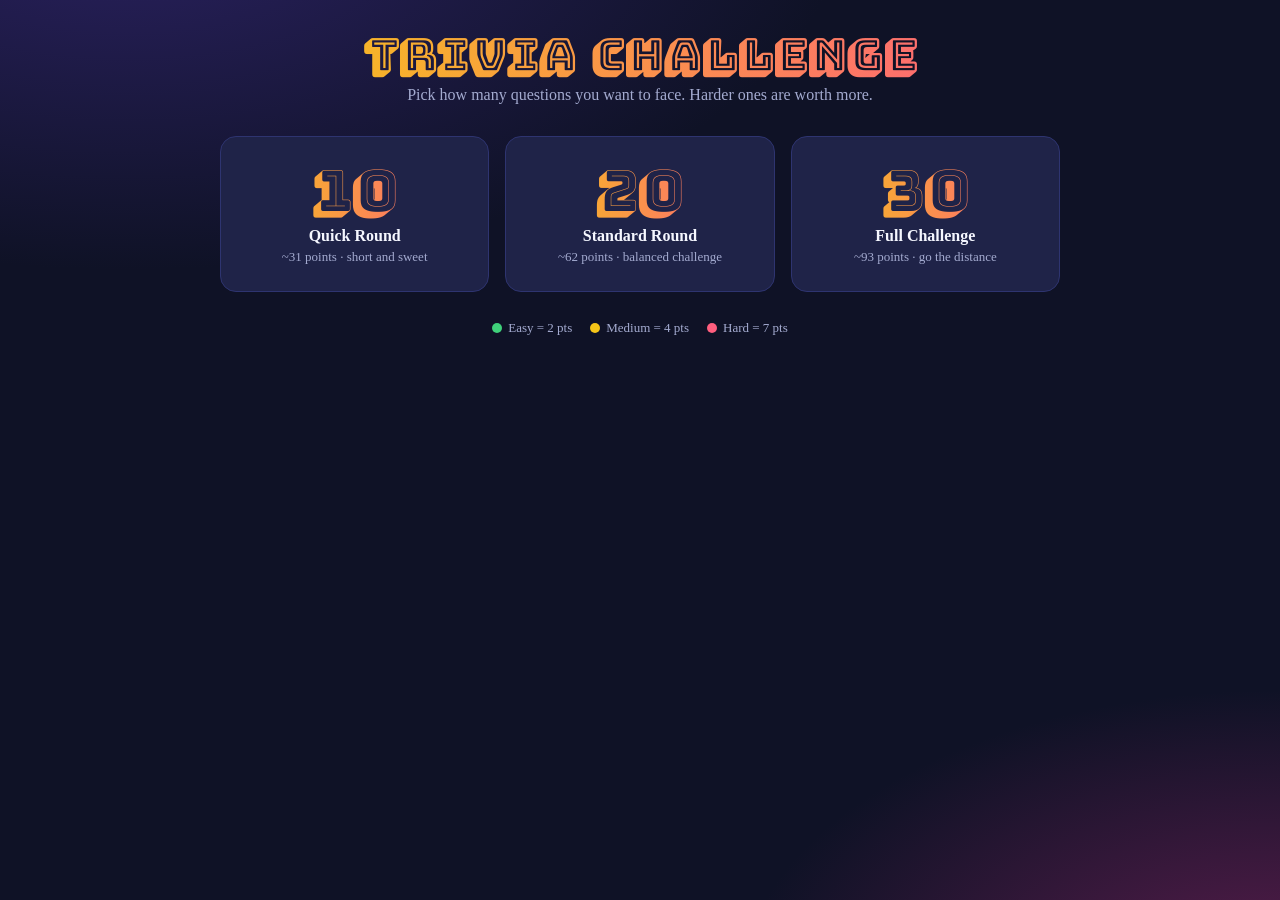
==== game2/index.html @ 765b3e37 "Increase font sizes across the screen, especially scale labels" ====
<!DOCTYPE html>
<html lang="en">
<head>
<meta charset="UTF-8" />
<meta name="viewport" content="width=device-width, initial-scale=1.0" />
<title>Trivia Challenge</title>
<link rel="preconnect" href="https://fonts.googleapis.com">
<link rel="preconnect" href="https://fonts.gstatic.com" crossorigin>
<link href="https://fonts.googleapis.com/css2?family=Bungee+Shade&display=swap" rel="stylesheet">
<style>
  :root {
    --bg: #0f1226;
    --card: #1f2348;
    --card-2: #262b58;
    --accent: #f5c518;
    --accent-2: #ff5e7e;
    --good: #3fd17a;
    --bad: #ff5b5b;
    --easy: #3fd17a;
    --medium: #f5c518;
    --hard: #ff5e7e;
    --text: #f5f7ff;
    --muted: #a4abd0;
    --border: #2e3470;
  }
  * { box-sizing: border-box; }
  html, body {
    margin: 0; padding: 0;
    font-family: "Times New Roman", Times, serif;
    background: radial-gradient(1200px 600px at 10% -10%, #2a2160 0%, transparent 60%),
                radial-gradient(900px 500px at 100% 110%, #5b1d4d 0%, transparent 60%),
                var(--bg);
    color: var(--text);
    min-height: 100vh;
  }
  .wrap { max-width: 880px; margin: 0 auto; padding: 32px 20px 80px; }
  .title-font { font-family: "Bungee Shade", "Times New Roman", serif; letter-spacing: 1px; }

  header { text-align: center; margin-bottom: 28px; }
  header h1 {
    margin: 0 0 6px;
    font-family: "Bungee Shade", "Times New Roman", serif;
    font-size: 44px;
    letter-spacing: 1px;
    line-height: 1.1;
    background: linear-gradient(90deg, var(--accent), var(--accent-2));
    -webkit-background-clip: text;
    background-clip: text;
    color: transparent;
  }
  header p { margin: 0; color: var(--muted); font-size: 16px; }
  h2 { font-family: "Bungee Shade", "Times New Roman", serif; letter-spacing: 1px; }

  /* Start screen */
  .difficulty-pick {
    display: grid;
    grid-template-columns: repeat(auto-fit, minmax(220px, 1fr));
    gap: 16px;
    margin-top: 32px;
  }
  .pick-card {
    background: var(--card);
    border: 1px solid var(--border);
    border-radius: 16px;
    padding: 26px 20px;
    text-align: center;
    cursor: pointer;
    transition: transform 0.15s ease, border-color 0.15s ease;
  }
  .pick-card:hover { transform: translateY(-3px); border-color: var(--accent); }
  .pick-num {
    font-family: "Bungee Shade", "Times New Roman", serif;
    font-size: 56px;
    line-height: 1;
    background: linear-gradient(90deg, var(--accent), var(--accent-2));
    -webkit-background-clip: text;
    background-clip: text;
    color: transparent;
  }
  .pick-label { color: var(--text); font-size: 16px; margin: 8px 0 4px; font-weight: 700; }
  .pick-desc { color: var(--muted); font-size: 13px; }

  .points-legend {
    display: flex; justify-content: center; gap: 18px; margin-top: 28px; flex-wrap: wrap;
    color: var(--muted); font-size: 13px;
  }
  .points-legend span { display: inline-flex; align-items: center; gap: 6px; }
  .dot { width: 10px; height: 10px; border-radius: 50%; display: inline-block; }

  /* Progress bar */
  .progress-bar {
    position: sticky; top: 0; z-index: 5;
    background: rgba(15, 18, 38, 0.85);
    backdrop-filter: blur(10px);
    padding: 10px 0; margin: 0 -20px 16px;
    padding-left: 20px; padding-right: 20px;
    border-bottom: 1px solid var(--border);
  }
  .progress-track { width: 100%; height: 8px; background: var(--card); border-radius: 999px; overflow: hidden; }
  .progress-fill { height: 100%; background: linear-gradient(90deg, var(--accent), var(--accent-2)); width: 0%; transition: width 0.25s ease; }
  .progress-meta { display: flex; justify-content: space-between; margin-top: 6px; font-size: 13px; color: var(--muted); }

  /* Question card */
  .question {
    background: var(--card);
    border: 1px solid var(--border);
    border-radius: 16px;
    padding: 20px 22px;
    margin-bottom: 14px;
    box-shadow: 0 6px 20px rgba(0, 0, 0, 0.25);
  }
  .q-head { display: flex; align-items: center; justify-content: space-between; gap: 12px; margin-bottom: 10px; flex-wrap: wrap; }
  .q-num { color: var(--accent); font-weight: 700; font-size: 14px; letter-spacing: 1px; text-transform: uppercase; }
  .q-meta { display: inline-flex; gap: 8px; align-items: center; }
  .q-pts, .q-diff { color: var(--muted); font-size: 12px; padding: 3px 10px; border-radius: 999px; background: var(--card-2); text-transform: uppercase; letter-spacing: 0.5px; }
  .q-diff.easy { color: var(--easy); }
  .q-diff.medium { color: var(--medium); }
  .q-diff.hard { color: var(--hard); }

  .q-text { font-size: 17px; line-height: 1.4; margin: 0 0 14px; }

  .options { display: grid; gap: 8px; }
  .option {
    display: flex; align-items: center;
    gap: 10px;
    padding: 10px 12px;
    background: var(--card-2);
    border: 1px solid transparent;
    border-radius: 10px;
    cursor: pointer;
    user-select: none;
  }
  .option:hover { background: #2f3568; }
  .option input { accent-color: var(--accent); }
  .option.selected { border-color: var(--accent); background: var(--card-2); }

  .actions { display: flex; justify-content: center; margin-top: 24px; gap: 12px; flex-wrap: wrap; }
  .btn {
    background: linear-gradient(90deg, var(--accent), var(--accent-2));
    color: #1a1a1a;
    border: none;
    padding: 14px 32px;
    font-size: 16px;
    font-weight: 700;
    border-radius: 999px;
    cursor: pointer;
    letter-spacing: 0.5px;
    box-shadow: 0 8px 24px rgba(245, 197, 24, 0.3);
    transition: transform 0.1s ease;
    font-family: "Times New Roman", Times, serif;
  }
  .btn:hover { transform: translateY(-1px); }
  .btn.secondary { background: var(--card-2); color: var(--text); box-shadow: none; border: 1px solid var(--border); }

  /* Results */
  .result-card {
    background: linear-gradient(135deg, #2b2469 0%, #4a1d56 100%);
    border: 1px solid var(--border);
    border-radius: 20px;
    padding: 32px;
    text-align: center;
    margin-bottom: 24px;
  }
  .score-ring {
    display: inline-block;
    font-family: "Bungee Shade", "Times New Roman", serif;
    font-size: 56px;
    line-height: 1.1;
    margin: 8px 0;
    background: linear-gradient(90deg, var(--accent), var(--accent-2));
    -webkit-background-clip: text;
    background-clip: text;
    color: transparent;
  }
  .score-ring small { font-size: 22px; color: var(--muted); -webkit-text-fill-color: var(--muted); font-family: "Times New Roman", Times, serif; }
  .tier { font-family: "Bungee Shade", "Times New Roman", serif; font-size: 22px; margin: 8px 0 4px; letter-spacing: 1px; }
  .tier-blurb { color: var(--muted); margin: 0; }
  .pct { color: var(--muted); font-size: 14px; margin-top: 6px; }

  /* Review */
  .review-q {
    background: var(--card);
    border: 1px solid var(--border);
    border-left: 4px solid var(--good);
    border-radius: 12px;
    padding: 14px 18px;
    margin-bottom: 10px;
    font-size: 14.5px;
  }
  .review-q.wrong { border-left-color: var(--bad); }
  .review-q .label {
    font-size: 12px; text-transform: uppercase; letter-spacing: 1px;
    color: var(--muted); margin-bottom: 4px;
  }
  .review-q .your { color: #ffd9d9; }
  .review-q .correct { color: #cdf3da; }
  .review-q.right .your { color: #cdf3da; }
  .badge { font-size: 12px; padding: 2px 8px; border-radius: 999px; margin-left: 8px; }
  .badge.right { background: rgba(63, 209, 122, 0.2); color: var(--good); }
  .badge.wrong { background: rgba(255, 91, 91, 0.2); color: var(--bad); }

  .empty-warning {
    background: rgba(255, 91, 91, 0.12);
    color: #ffb1b1;
    border: 1px solid rgba(255, 91, 91, 0.3);
    border-radius: 10px;
    padding: 10px 14px;
    margin: 12px 0;
    font-size: 14px;
    text-align: center;
  }
</style>
</head>
<body>
<div class="wrap"><div id="app"></div></div>

<script>
  const POINTS = { easy: 2, medium: 4, hard: 7 };

  const STRATIFIED_PICKS = {
    10: { easy: 6, medium: 3, hard: 1 },
    20: { easy: 12, medium: 6, hard: 2 },
    30: { easy: 18, medium: 9, hard: 3 },
  };

  const TIERS = [
    { min: 0.90, label: "Trivia Genius",        blurb: "Encyclopedia energy. Are you sure you weren't peeking?" },
    { min: 0.75, label: "Trivia Master",        blurb: "Sharp, well-read, and clearly dangerous at pub quiz night." },
    { min: 0.60, label: "Knowledgeable",        blurb: "Solid all-rounder — a respectable showing." },
    { min: 0.40, label: "Casual Learner",       blurb: "Some hits, some misses. The trivia world is your oyster." },
    { min: 0.20, label: "Just Getting Started", blurb: "Plenty of room to grow — every genius was a beginner once." },
    { min: 0.00, label: "Better Luck Next Time", blurb: "Hey, at least you showed up. Wikipedia is right there." },
  ];

  // Question pool — all multiple choice. correctIndex points into options.
  const QUESTION_POOL = [
    // ---------- EASY (30) ----------
    { difficulty: "easy", q: "What is the capital of Australia?", options: ["Sydney", "Melbourne", "Canberra", "Perth"], correctIndex: 2 },
    { difficulty: "easy", q: "How many continents are there on Earth?", options: ["5", "6", "7", "8"], correctIndex: 2 },
    { difficulty: "easy", q: "Who painted the Mona Lisa?", options: ["Vincent van Gogh", "Pablo Picasso", "Leonardo da Vinci", "Michelangelo"], correctIndex: 2 },
    { difficulty: "easy", q: "In what year did World War II end?", options: ["1942", "1945", "1948", "1939"], correctIndex: 1 },
    { difficulty: "easy", q: "What is the largest mammal on Earth?", options: ["African elephant", "Giraffe", "Blue whale", "Polar bear"], correctIndex: 2 },
    { difficulty: "easy", q: "Which element has the atomic number 1?", options: ["Helium", "Hydrogen", "Oxygen", "Carbon"], correctIndex: 1 },
    { difficulty: "easy", q: "Who was the first person to walk on the moon?", options: ["Buzz Aldrin", "Yuri Gagarin", "Neil Armstrong", "John Glenn"], correctIndex: 2 },
    { difficulty: "easy", q: "How many sides does a hexagon have?", options: ["5", "6", "7", "8"], correctIndex: 1 },
    { difficulty: "easy", q: "Which gas do plants primarily absorb from the atmosphere?", options: ["Oxygen", "Nitrogen", "Carbon dioxide", "Methane"], correctIndex: 2 },
    { difficulty: "easy", q: "What is the largest hot desert in the world?", options: ["Gobi", "Kalahari", "Sahara", "Arabian"], correctIndex: 2 },
    { difficulty: "easy", q: "Who developed the theory of relativity?", options: ["Isaac Newton", "Albert Einstein", "Galileo Galilei", "Niels Bohr"], correctIndex: 1 },
    { difficulty: "easy", q: "How many strings does a standard guitar have?", options: ["4", "5", "6", "7"], correctIndex: 2 },
    { difficulty: "easy", q: "What is the main language spoken in Brazil?", options: ["Spanish", "English", "Portuguese", "French"], correctIndex: 2 },
    { difficulty: "easy", q: "What is the largest ocean on Earth?", options: ["Atlantic", "Indian", "Pacific", "Arctic"], correctIndex: 2 },
    { difficulty: "easy", q: "What is the hardest naturally occurring substance on Earth?", options: ["Quartz", "Granite", "Diamond", "Iron"], correctIndex: 2 },
    { difficulty: "easy", q: "What is the official currency of Japan?", options: ["Won", "Yen", "Yuan", "Ringgit"], correctIndex: 1 },
    { difficulty: "easy", q: "Who wrote \"Romeo and Juliet\"?", options: ["Charles Dickens", "William Shakespeare", "Ernest Hemingway", "Leo Tolstoy"], correctIndex: 1 },
    { difficulty: "easy", q: "Mount Everest is part of which mountain range?", options: ["Andes", "Rockies", "Alps", "Himalayas"], correctIndex: 3 },
    { difficulty: "easy", q: "The Great Wall is in which country?", options: ["Japan", "India", "China", "Mongolia"], correctIndex: 2 },
    { difficulty: "easy", q: "What is the fastest land animal?", options: ["Lion", "Cheetah", "Horse", "Greyhound"], correctIndex: 1 },
    { difficulty: "easy", q: "Water boils at what temperature in Celsius (at standard pressure)?", options: ["50", "75", "100", "212"], correctIndex: 2 },
    { difficulty: "easy", q: "The pyramids of Giza are in which country?", options: ["Mexico", "Sudan", "Egypt", "Iraq"], correctIndex: 2 },
    { difficulty: "easy", q: "What is the square root of 144?", options: ["10", "11", "12", "14"], correctIndex: 2 },
    { difficulty: "easy", q: "What is the smallest planet in our solar system?", options: ["Mars", "Venus", "Mercury", "Pluto"], correctIndex: 2 },
    { difficulty: "easy", q: "What is the capital of France?", options: ["London", "Madrid", "Paris", "Berlin"], correctIndex: 2 },
    { difficulty: "easy", q: "How many days are in a leap year?", options: ["364", "365", "366", "367"], correctIndex: 2 },
    { difficulty: "easy", q: "What is the currency of the United Kingdom?", options: ["Euro", "Pound sterling", "Krona", "Franc"], correctIndex: 1 },
    { difficulty: "easy", q: "How many planets are officially recognized in our solar system?", options: ["7", "8", "9", "10"], correctIndex: 1 },
    { difficulty: "easy", q: "How many wheels does a unicycle have?", options: ["1", "2", "3", "4"], correctIndex: 0 },
    { difficulty: "easy", q: "What is H₂O commonly known as?", options: ["Salt", "Water", "Sugar", "Oxygen"], correctIndex: 1 },

    // ---------- MEDIUM (20) ----------
    { difficulty: "medium", q: "Which planet has the most moons? (Jupiter and Saturn are neck-and-neck — pick the current leader by confirmed count.)", options: ["Jupiter", "Saturn", "Uranus", "Neptune"], correctIndex: 1 },
    { difficulty: "medium", q: "The chemical symbol for gold is?", options: ["Ag", "Au", "Gd", "Go"], correctIndex: 1 },
    { difficulty: "medium", q: "Which is the smallest country in the world by area?", options: ["Monaco", "San Marino", "Vatican City", "Liechtenstein"], correctIndex: 2 },
    { difficulty: "medium", q: "Which Shakespeare play features the line \"To be, or not to be\"?", options: ["Macbeth", "Othello", "King Lear", "Hamlet"], correctIndex: 3 },
    { difficulty: "medium", q: "The longest river in the world (by most accepted measure) is the?", options: ["Amazon", "Nile", "Yangtze", "Mississippi"], correctIndex: 1 },
    { difficulty: "medium", q: "How many bones are in the adult human body?", options: ["186", "206", "226", "246"], correctIndex: 1 },
    { difficulty: "medium", q: "What is the capital of Canada?", options: ["Toronto", "Vancouver", "Ottawa", "Montreal"], correctIndex: 2 },
    { difficulty: "medium", q: "Who wrote the novel \"1984\"?", options: ["Aldous Huxley", "George Orwell", "Ray Bradbury", "Kurt Vonnegut"], correctIndex: 1 },
    { difficulty: "medium", q: "In what year was the first iPhone released?", options: ["2005", "2006", "2007", "2008"], correctIndex: 2 },
    { difficulty: "medium", q: "Which continent has the most countries?", options: ["Asia", "Europe", "Africa", "South America"], correctIndex: 2 },
    { difficulty: "medium", q: "The currency of Switzerland is the?", options: ["Euro", "Swiss Franc", "Krone", "Swiss Mark"], correctIndex: 1 },
    { difficulty: "medium", q: "Who is most commonly credited with inventing the telephone?", options: ["Thomas Edison", "Alexander Graham Bell", "Nikola Tesla", "Guglielmo Marconi"], correctIndex: 1 },
    { difficulty: "medium", q: "Pi (π) to two decimal places is?", options: ["3.12", "3.14", "3.16", "3.41"], correctIndex: 1 },
    { difficulty: "medium", q: "Who painted \"The Starry Night\"?", options: ["Pablo Picasso", "Claude Monet", "Vincent van Gogh", "Paul Cézanne"], correctIndex: 2 },
    { difficulty: "medium", q: "The speed of light is approximately how many km/s?", options: ["30,000", "300,000", "3,000,000", "30,000,000"], correctIndex: 1 },
    { difficulty: "medium", q: "What is the capital of Italy?", options: ["Milan", "Naples", "Rome", "Florence"], correctIndex: 2 },
    { difficulty: "medium", q: "What is the largest planet in our solar system?", options: ["Saturn", "Jupiter", "Neptune", "Uranus"], correctIndex: 1 },
    { difficulty: "medium", q: "Who wrote \"Pride and Prejudice\"?", options: ["Charlotte Brontë", "Jane Austen", "George Eliot", "Virginia Woolf"], correctIndex: 1 },
    { difficulty: "medium", q: "Which element has the chemical symbol Fe?", options: ["Fluorine", "Iron", "Francium", "Ferrium"], correctIndex: 1 },
    { difficulty: "medium", q: "Which is the second-largest country by total area?", options: ["China", "Canada", "United States", "Brazil"], correctIndex: 1 },

    // ---------- HARD (10) ----------
    { difficulty: "hard", q: "In what year did the Berlin Wall fall?", options: ["1987", "1989", "1991", "1985"], correctIndex: 1 },
    { difficulty: "hard", q: "Who is credited with discovering penicillin?", options: ["Louis Pasteur", "Alexander Fleming", "Marie Curie", "Jonas Salk"], correctIndex: 1 },
    { difficulty: "hard", q: "What is the capital of Mongolia?", options: ["Astana", "Ulaanbaatar", "Bishkek", "Tashkent"], correctIndex: 1 },
    { difficulty: "hard", q: "Who composed Symphony No. 9, which contains \"Ode to Joy\"?", options: ["Wolfgang Mozart", "Ludwig van Beethoven", "Johann Sebastian Bach", "Johannes Brahms"], correctIndex: 1 },
    { difficulty: "hard", q: "What is element number 79 on the periodic table?", options: ["Silver", "Gold", "Platinum", "Mercury"], correctIndex: 1 },
    { difficulty: "hard", q: "Who was the first female Prime Minister of the United Kingdom?", options: ["Theresa May", "Margaret Thatcher", "Liz Truss", "Indira Gandhi"], correctIndex: 1 },
    { difficulty: "hard", q: "Which country has the largest land area in the world?", options: ["China", "United States", "Russia", "Canada"], correctIndex: 2 },
    { difficulty: "hard", q: "The deepest known point in Earth's oceans is the?", options: ["Puerto Rico Trench", "Mariana Trench", "Tonga Trench", "Java Trench"], correctIndex: 1 },
    { difficulty: "hard", q: "Who painted \"The Persistence of Memory\" (the famous melting clocks)?", options: ["Pablo Picasso", "Salvador Dalí", "René Magritte", "Joan Miró"], correctIndex: 1 },
    { difficulty: "hard", q: "Whose face appears on the United States $100 bill?", options: ["George Washington", "Abraham Lincoln", "Benjamin Franklin", "Thomas Jefferson"], correctIndex: 2 },
  ];

  // ---- App state ----
  let activeQuestions = [];
  let responses = [];

  // ---- Utilities ----
  function shuffle(arr) {
    const a = arr.slice();
    for (let i = a.length - 1; i > 0; i--) {
      const j = Math.floor(Math.random() * (i + 1));
      [a[i], a[j]] = [a[j], a[i]];
    }
    return a;
  }

  function pickQuestions(count) {
    const split = STRATIFIED_PICKS[count];
    const byDiff = {
      easy: shuffle(QUESTION_POOL.filter(q => q.difficulty === "easy")),
      medium: shuffle(QUESTION_POOL.filter(q => q.difficulty === "medium")),
      hard: shuffle(QUESTION_POOL.filter(q => q.difficulty === "hard")),
    };
    const picked = [
      ...byDiff.easy.slice(0, split.easy),
      ...byDiff.medium.slice(0, split.medium),
      ...byDiff.hard.slice(0, split.hard),
    ];
    return shuffle(picked);
  }

  function totalPossiblePoints(questions) {
    return questions.reduce((s, q) => s + POINTS[q.difficulty], 0);
  }

  function pickTier(pct) {
    return TIERS.find(t => pct >= t.min);
  }

  function escapeHTML(s) {
    return String(s).replace(/[&<>"']/g, c => ({
      "&": "&amp;", "<": "&lt;", ">": "&gt;", "\"": "&quot;", "'": "&#39;"
    }[c]));
  }

  // ---- Screens ----
  function renderStart() {
    const app = document.getElementById("app");
    app.innerHTML = `
      <header>
        <h1>Trivia Challenge</h1>
        <p>Pick how many questions you want to face. Harder ones are worth more.</p>
      </header>
      <div class="difficulty-pick">
        <div class="pick-card" data-count="10">
          <div class="pick-num">10</div>
          <div class="pick-label">Quick Round</div>
          <div class="pick-desc">~31 points · short and sweet</div>
        </div>
        <div class="pick-card" data-count="20">
          <div class="pick-num">20</div>
          <div class="pick-label">Standard Round</div>
          <div class="pick-desc">~62 points · balanced challenge</div>
        </div>
        <div class="pick-card" data-count="30">
          <div class="pick-num">30</div>
          <div class="pick-label">Full Challenge</div>
          <div class="pick-desc">~93 points · go the distance</div>
        </div>
      </div>
      <div class="points-legend">
        <span><span class="dot" style="background: var(--easy);"></span> Easy = ${POINTS.easy} pts</span>
        <span><span class="dot" style="background: var(--medium);"></span> Medium = ${POINTS.medium} pts</span>
        <span><span class="dot" style="background: var(--hard);"></span> Hard = ${POINTS.hard} pts</span>
      </div>
    `;
    app.querySelectorAll(".pick-card").forEach(card => {
      card.addEventListener("click", () => startQuiz(parseInt(card.dataset.count, 10)));
    });
  }

  function startQuiz(count) {
    activeQuestions = pickQuestions(count);
    responses = new Array(activeQuestions.length).fill(null);
    renderQuiz();
  }

  function renderQuiz() {
    const app = document.getElementById("app");
    const total = totalPossiblePoints(activeQuestions);
    app.innerHTML = `
      <header>
        <h1>Trivia Challenge</h1>
        <p>${activeQuestions.length} questions · ${total} points possible</p>
      </header>
      <div class="progress-bar">
        <div class="progress-track"><div class="progress-fill" id="progressFill"></div></div>
        <div class="progress-meta">
          <span id="answeredCount">0 / ${activeQuestions.length} answered</span>
          <span>${total} pts available</span>
        </div>
      </div>
      <div id="quiz"></div>
      <div id="warning"></div>
      <div class="actions">
        <button class="btn secondary" id="quitBtn">Back to Start</button>
        <button class="btn" id="submitBtn">Submit & See My Score</button>
      </div>
    `;

    const quiz = document.getElementById("quiz");
    activeQuestions.forEach((q, i) => {
      const card = document.createElement("div");
      card.className = "question";
      card.id = `q-${i}`;

      const head = document.createElement("div");
      head.className = "q-head";
      head.innerHTML = `
        <span class="q-num">Question ${i + 1}</span>
        <span class="q-meta">
          <span class="q-diff ${q.difficulty}">${q.difficulty}</span>
          <span class="q-pts">${POINTS[q.difficulty]} pts</span>
        </span>
      `;
      card.appendChild(head);

      const text = document.createElement("p");
      text.className = "q-text";
      text.textContent = q.q;
      card.appendChild(text);

      const opts = document.createElement("div");
      opts.className = "options";
      q.options.forEach((opt, j) => {
        const id = `q${i}-opt${j}`;
        const label = document.createElement("label");
        label.className = "option";
        label.htmlFor = id;
        label.innerHTML = `
          <input type="radio" id="${id}" name="q-${i}" value="${j}" />
          <span>${escapeHTML(opt)}</span>
        `;
        label.querySelector("input").addEventListener("change", () => {
          responses[i] = j;
          opts.querySelectorAll(".option").forEach(o => o.classList.remove("selected"));
          label.classList.add("selected");
          updateProgress();
        });
        opts.appendChild(label);
      });
      card.appendChild(opts);
      quiz.appendChild(card);
    });

    document.getElementById("submitBtn").addEventListener("click", handleSubmit);
    document.getElementById("quitBtn").addEventListener("click", () => {
      if (confirm("Leave this round and go back to the start screen?")) renderStart();
    });
    updateProgress();
  }

  function updateProgress() {
    const answered = responses.filter(r => r !== null).length;
    const fill = document.getElementById("progressFill");
    const count = document.getElementById("answeredCount");
    if (fill) fill.style.width = `${(answered / activeQuestions.length) * 100}%`;
    if (count) count.textContent = `${answered} / ${activeQuestions.length} answered`;
  }

  function handleSubmit() {
    const answered = responses.filter(r => r !== null).length;
    const warn = document.getElementById("warning");
    if (answered < activeQuestions.length) {
      warn.innerHTML = `<div class="empty-warning">You have ${activeQuestions.length - answered} unanswered question(s). Submit anyway? <button class="btn secondary" id="confirmSubmit" style="margin-left: 10px; padding: 8px 16px; font-size: 13px;">Yes, submit</button></div>`;
      document.getElementById("confirmSubmit").addEventListener("click", showResults);
      warn.scrollIntoView({ behavior: "smooth", block: "center" });
    } else {
      showResults();
    }
  }

  function showResults() {
    const total = totalPossiblePoints(activeQuestions);
    let score = 0;
    activeQuestions.forEach((q, i) => {
      if (responses[i] === q.correctIndex) score += POINTS[q.difficulty];
    });
    const pct = total === 0 ? 0 : score / total;
    const tier = pickTier(pct);

    const app = document.getElementById("app");
    app.innerHTML = `
      <header>
        <h1>Your Result</h1>
        <p>${activeQuestions.length}-question round</p>
      </header>
      <div class="result-card">
        <div class="score-ring">${score}<small> / ${total}</small></div>
        <div class="pct">${Math.round(pct * 100)}%</div>
        <div class="tier">${tier.label}</div>
        <p class="tier-blurb">${tier.blurb}</p>
      </div>
      <h2 style="margin: 24px 0 12px; font-size: 22px;">Review</h2>
      <div id="review"></div>
      <div class="actions" style="margin-top: 28px;">
        <button class="btn" id="newRound">Play Again (New Questions)</button>
        <button class="btn secondary" id="backStart">Choose Different Length</button>
      </div>
    `;

    const review = document.getElementById("review");
    activeQuestions.forEach((q, i) => {
      const correct = responses[i] === q.correctIndex;
      const yourIdx = responses[i];
      const yourText = yourIdx == null ? "(no answer)" : q.options[yourIdx];
      const correctText = q.options[q.correctIndex];
      const pts = POINTS[q.difficulty];
      const item = document.createElement("div");
      item.className = `review-q ${correct ? "right" : "wrong"}`;
      item.innerHTML = `
        <div class="label">
          Question ${i + 1} ·
          <span class="q-diff ${q.difficulty}" style="background: transparent; padding: 0;">${q.difficulty}</span> ·
          ${pts} pts
          <span class="badge ${correct ? "right" : "wrong"}">${correct ? `+${pts}` : "0"}</span>
        </div>
        <div style="margin-bottom: 6px;">${escapeHTML(q.q)}</div>
        <div class="your"><strong>Your answer:</strong> ${escapeHTML(yourText)}</div>
        ${correct ? "" : `<div class="correct"><strong>Correct answer:</strong> ${escapeHTML(correctText)}</div>`}
      `;
      review.appendChild(item);
    });

    document.getElementById("newRound").addEventListener("click", () => {
      startQuiz(activeQuestions.length);
    });
    document.getElementById("backStart").addEventListener("click", renderStart);
    window.scrollTo({ top: 0, behavior: "smooth" });
  }

  // Boot
  renderStart();
</script>
</body>
</html>
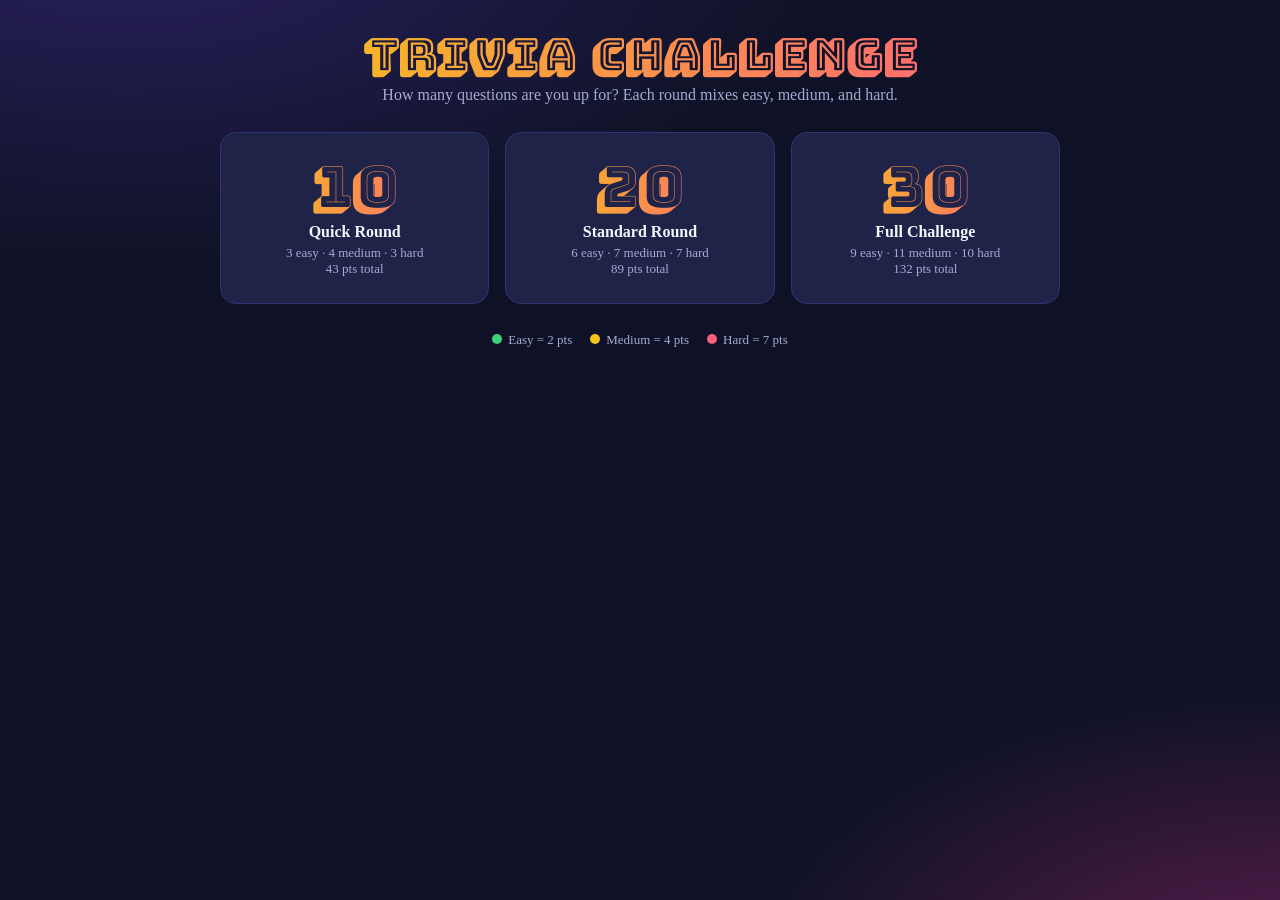
==== commit dd816b15: "Add 30-question trivia challenge game and tweak result typography - New game2/index.html: standalone" ====
--- a/game2/index.html
+++ b/game2/index.html
@@ -6,7 +6,7 @@
 <title>Trivia Challenge</title>
 <link rel="preconnect" href="https://fonts.googleapis.com">
 <link rel="preconnect" href="https://fonts.gstatic.com" crossorigin>
-<link href="https://fonts.googleapis.com/css2?family=Bungee+Shade&display=swap" rel="stylesheet">
+<link href="https://fonts.googleapis.com/css2?family=Bungee+Outline&family=Bungee+Shade&display=swap" rel="stylesheet">
 <style>
   :root {
     --bg: #0f1226;
@@ -34,7 +34,6 @@
     min-height: 100vh;
   }
   .wrap { max-width: 880px; margin: 0 auto; padding: 32px 20px 80px; }
-  .title-font { font-family: "Bungee Shade", "Times New Roman", serif; letter-spacing: 1px; }
 
   header { text-align: center; margin-bottom: 28px; }
   header h1 {
@@ -49,14 +48,22 @@
     color: transparent;
   }
   header p { margin: 0; color: var(--muted); font-size: 16px; }
-  h2 { font-family: "Bungee Shade", "Times New Roman", serif; letter-spacing: 1px; }
-
-  /* Start screen */
-  .difficulty-pick {
+  h2, h3 { font-family: "Bungee Shade", "Times New Roman", serif; letter-spacing: 1px; }
+
+  .step-label {
+    text-align: center;
+    color: var(--muted);
+    font-size: 13px;
+    text-transform: uppercase;
+    letter-spacing: 2px;
+    margin: 8px 0 16px;
+  }
+
+  .pick-grid {
     display: grid;
     grid-template-columns: repeat(auto-fit, minmax(220px, 1fr));
     gap: 16px;
-    margin-top: 32px;
+    margin-top: 20px;
   }
   .pick-card {
     background: var(--card);
@@ -68,6 +75,10 @@
     transition: transform 0.15s ease, border-color 0.15s ease;
   }
   .pick-card:hover { transform: translateY(-3px); border-color: var(--accent); }
+  .pick-card.easy:hover   { border-color: var(--easy); }
+  .pick-card.medium:hover { border-color: var(--medium); }
+  .pick-card.hard:hover   { border-color: var(--hard); }
+
   .pick-num {
     font-family: "Bungee Shade", "Times New Roman", serif;
     font-size: 56px;
@@ -77,15 +88,26 @@
     background-clip: text;
     color: transparent;
   }
+  .pick-title {
+    font-family: "Bungee Shade", "Times New Roman", serif;
+    font-size: 28px;
+    line-height: 1;
+    letter-spacing: 1px;
+  }
+  .pick-title.easy   { color: var(--easy); }
+  .pick-title.medium { color: var(--medium); }
+  .pick-title.hard   { color: var(--hard); }
+
   .pick-label { color: var(--text); font-size: 16px; margin: 8px 0 4px; font-weight: 700; }
-  .pick-desc { color: var(--muted); font-size: 13px; }
-
-  .points-legend {
-    display: flex; justify-content: center; gap: 18px; margin-top: 28px; flex-wrap: wrap;
-    color: var(--muted); font-size: 13px;
-  }
-  .points-legend span { display: inline-flex; align-items: center; gap: 6px; }
-  .dot { width: 10px; height: 10px; border-radius: 50%; display: inline-block; }
+  .pick-desc  { color: var(--muted); font-size: 13px; }
+
+  .selection-summary {
+    text-align: center;
+    color: var(--muted);
+    margin: 20px 0 6px;
+    font-size: 14px;
+  }
+  .selection-summary strong { color: var(--text); }
 
   /* Progress bar */
   .progress-bar {
@@ -111,11 +133,7 @@
   }
   .q-head { display: flex; align-items: center; justify-content: space-between; gap: 12px; margin-bottom: 10px; flex-wrap: wrap; }
   .q-num { color: var(--accent); font-weight: 700; font-size: 14px; letter-spacing: 1px; text-transform: uppercase; }
-  .q-meta { display: inline-flex; gap: 8px; align-items: center; }
-  .q-pts, .q-diff { color: var(--muted); font-size: 12px; padding: 3px 10px; border-radius: 999px; background: var(--card-2); text-transform: uppercase; letter-spacing: 0.5px; }
-  .q-diff.easy { color: var(--easy); }
-  .q-diff.medium { color: var(--medium); }
-  .q-diff.hard { color: var(--hard); }
+  .q-pts { color: var(--muted); font-size: 12px; padding: 3px 10px; border-radius: 999px; background: var(--card-2); text-transform: uppercase; letter-spacing: 0.5px; }
 
   .q-text { font-size: 17px; line-height: 1.4; margin: 0 0 14px; }
 
@@ -173,6 +191,33 @@
     color: transparent;
   }
   .score-ring small { font-size: 22px; color: var(--muted); -webkit-text-fill-color: var(--muted); font-family: "Times New Roman", Times, serif; }
+  .breakdown {
+    display: flex;
+    justify-content: center;
+    gap: 28px;
+    margin-bottom: 18px;
+    flex-wrap: wrap;
+  }
+  .breakdown-item { text-align: center; }
+  .breakdown-num {
+    font-family: "Comic Sans MS", "Comic Sans", cursive;
+    font-size: 30px;
+    line-height: 1;
+    font-weight: 700;
+  }
+  .breakdown-total {
+    font-family: "Comic Sans MS", "Comic Sans", cursive;
+    color: var(--muted);
+    font-size: 22px;
+    margin-left: 2px;
+    font-weight: 700;
+  }
+  .breakdown-label {
+    font-family: "Comic Sans MS", "Comic Sans", cursive;
+    font-size: 15px;
+    letter-spacing: 0.5px;
+    margin-top: 8px;
+  }
   .tier { font-family: "Bungee Shade", "Times New Roman", serif; font-size: 22px; margin: 8px 0 4px; letter-spacing: 1px; }
   .tier-blurb { color: var(--muted); margin: 0; }
   .pct { color: var(--muted); font-size: 14px; margin-top: 6px; }
@@ -218,23 +263,23 @@
   const POINTS = { easy: 2, medium: 4, hard: 7 };
 
   const STRATIFIED_PICKS = {
-    10: { easy: 6, medium: 3, hard: 1 },
-    20: { easy: 12, medium: 6, hard: 2 },
-    30: { easy: 18, medium: 9, hard: 3 },
+    10: { easy: 3,  medium: 4,  hard: 3  }, // 6 + 16 + 21 = 43 pts
+    20: { easy: 6,  medium: 7,  hard: 7  }, // 12 + 28 + 49 = 89 pts
+    30: { easy: 9,  medium: 11, hard: 10 }, // 18 + 44 + 70 = 132 pts
   };
 
   const TIERS = [
-    { min: 0.90, label: "Trivia Genius",        blurb: "Encyclopedia energy. Are you sure you weren't peeking?" },
-    { min: 0.75, label: "Trivia Master",        blurb: "Sharp, well-read, and clearly dangerous at pub quiz night." },
-    { min: 0.60, label: "Knowledgeable",        blurb: "Solid all-rounder — a respectable showing." },
-    { min: 0.40, label: "Casual Learner",       blurb: "Some hits, some misses. The trivia world is your oyster." },
-    { min: 0.20, label: "Just Getting Started", blurb: "Plenty of room to grow — every genius was a beginner once." },
+    { min: 0.90, label: "Trivia Genius",         blurb: "Encyclopedia energy. Are you sure you weren't peeking?" },
+    { min: 0.75, label: "Trivia Master",         blurb: "Sharp, well-read, and clearly dangerous at pub quiz night." },
+    { min: 0.60, label: "Knowledgeable",         blurb: "Solid all-rounder — a respectable showing." },
+    { min: 0.40, label: "Casual Learner",        blurb: "Some hits, some misses. The trivia world is your oyster." },
+    { min: 0.20, label: "Just Getting Started",  blurb: "Plenty of room to grow — every genius was a beginner once." },
     { min: 0.00, label: "Better Luck Next Time", blurb: "Hey, at least you showed up. Wikipedia is right there." },
   ];
 
-  // Question pool — all multiple choice. correctIndex points into options.
+  // 35 questions per difficulty so 30-question rounds still get fresh shuffles on retry.
   const QUESTION_POOL = [
-    // ---------- EASY (30) ----------
+    // ============ EASY (35) ============
     { difficulty: "easy", q: "What is the capital of Australia?", options: ["Sydney", "Melbourne", "Canberra", "Perth"], correctIndex: 2 },
     { difficulty: "easy", q: "How many continents are there on Earth?", options: ["5", "6", "7", "8"], correctIndex: 2 },
     { difficulty: "easy", q: "Who painted the Mona Lisa?", options: ["Vincent van Gogh", "Pablo Picasso", "Leonardo da Vinci", "Michelangelo"], correctIndex: 2 },
@@ -263,10 +308,15 @@
     { difficulty: "easy", q: "How many days are in a leap year?", options: ["364", "365", "366", "367"], correctIndex: 2 },
     { difficulty: "easy", q: "What is the currency of the United Kingdom?", options: ["Euro", "Pound sterling", "Krona", "Franc"], correctIndex: 1 },
     { difficulty: "easy", q: "How many planets are officially recognized in our solar system?", options: ["7", "8", "9", "10"], correctIndex: 1 },
-    { difficulty: "easy", q: "How many wheels does a unicycle have?", options: ["1", "2", "3", "4"], correctIndex: 0 },
     { difficulty: "easy", q: "What is H₂O commonly known as?", options: ["Salt", "Water", "Sugar", "Oxygen"], correctIndex: 1 },
-
-    // ---------- MEDIUM (20) ----------
+    { difficulty: "easy", q: "What color do you get by mixing red and blue?", options: ["Green", "Orange", "Purple", "Brown"], correctIndex: 2 },
+    { difficulty: "easy", q: "How many legs does a spider have?", options: ["6", "8", "10", "12"], correctIndex: 1 },
+    { difficulty: "easy", q: "The Sun rises in which direction?", options: ["North", "South", "East", "West"], correctIndex: 2 },
+    { difficulty: "easy", q: "What is the capital of Russia?", options: ["St. Petersburg", "Moscow", "Kyiv", "Volgograd"], correctIndex: 1 },
+    { difficulty: "easy", q: "What is the capital of Germany?", options: ["Munich", "Berlin", "Hamburg", "Frankfurt"], correctIndex: 1 },
+    { difficulty: "easy", q: "Which animal is often called the \"King of the Jungle\"?", options: ["Tiger", "Lion", "Elephant", "Cheetah"], correctIndex: 1 },
+
+    // ============ MEDIUM (35) ============
     { difficulty: "medium", q: "Which planet has the most moons? (Jupiter and Saturn are neck-and-neck — pick the current leader by confirmed count.)", options: ["Jupiter", "Saturn", "Uranus", "Neptune"], correctIndex: 1 },
     { difficulty: "medium", q: "The chemical symbol for gold is?", options: ["Ag", "Au", "Gd", "Go"], correctIndex: 1 },
     { difficulty: "medium", q: "Which is the smallest country in the world by area?", options: ["Monaco", "San Marino", "Vatican City", "Liechtenstein"], correctIndex: 2 },
@@ -287,8 +337,23 @@
     { difficulty: "medium", q: "Who wrote \"Pride and Prejudice\"?", options: ["Charlotte Brontë", "Jane Austen", "George Eliot", "Virginia Woolf"], correctIndex: 1 },
     { difficulty: "medium", q: "Which element has the chemical symbol Fe?", options: ["Fluorine", "Iron", "Francium", "Ferrium"], correctIndex: 1 },
     { difficulty: "medium", q: "Which is the second-largest country by total area?", options: ["China", "Canada", "United States", "Brazil"], correctIndex: 1 },
-
-    // ---------- HARD (10) ----------
+    { difficulty: "medium", q: "What is the largest organ in the human body?", options: ["Liver", "Skin", "Brain", "Heart"], correctIndex: 1 },
+    { difficulty: "medium", q: "Who painted the ceiling of the Sistine Chapel?", options: ["Raphael", "Leonardo da Vinci", "Michelangelo", "Donatello"], correctIndex: 2 },
+    { difficulty: "medium", q: "The chemical symbol for sodium is?", options: ["S", "So", "Na", "Sd"], correctIndex: 2 },
+    { difficulty: "medium", q: "In what year was the Eiffel Tower completed?", options: ["1869", "1889", "1899", "1909"], correctIndex: 1 },
+    { difficulty: "medium", q: "Who is traditionally credited as the author of \"The Odyssey\"?", options: ["Virgil", "Homer", "Plato", "Aristotle"], correctIndex: 1 },
+    { difficulty: "medium", q: "As of 2023, the world's most populous country is?", options: ["China", "India", "United States", "Indonesia"], correctIndex: 1 },
+    { difficulty: "medium", q: "Which body of water is among the saltiest in the world?", options: ["Mediterranean Sea", "Dead Sea", "Red Sea", "Caspian Sea"], correctIndex: 1 },
+    { difficulty: "medium", q: "Who wrote \"The Great Gatsby\"?", options: ["Ernest Hemingway", "F. Scott Fitzgerald", "John Steinbeck", "William Faulkner"], correctIndex: 1 },
+    { difficulty: "medium", q: "What is the capital of South Korea?", options: ["Pyongyang", "Seoul", "Busan", "Tokyo"], correctIndex: 1 },
+    { difficulty: "medium", q: "What is the largest country in Africa by area?", options: ["Egypt", "Algeria", "Sudan", "DR Congo"], correctIndex: 1 },
+    { difficulty: "medium", q: "Machu Picchu is located in which country?", options: ["Bolivia", "Peru", "Chile", "Argentina"], correctIndex: 1 },
+    { difficulty: "medium", q: "Who is the Greek god of the sea?", options: ["Zeus", "Poseidon", "Hades", "Apollo"], correctIndex: 1 },
+    { difficulty: "medium", q: "The currency of Mexico is the?", options: ["Real", "Peso", "Quetzal", "Bolívar"], correctIndex: 1 },
+    { difficulty: "medium", q: "On the pH scale, the opposite of an acid is a?", options: ["Salt", "Base", "Solvent", "Solute"], correctIndex: 1 },
+    { difficulty: "medium", q: "Which country gifted the Statue of Liberty to the United States?", options: ["Spain", "France", "England", "Italy"], correctIndex: 1 },
+
+    // ============ HARD (35) ============
     { difficulty: "hard", q: "In what year did the Berlin Wall fall?", options: ["1987", "1989", "1991", "1985"], correctIndex: 1 },
     { difficulty: "hard", q: "Who is credited with discovering penicillin?", options: ["Louis Pasteur", "Alexander Fleming", "Marie Curie", "Jonas Salk"], correctIndex: 1 },
     { difficulty: "hard", q: "What is the capital of Mongolia?", options: ["Astana", "Ulaanbaatar", "Bishkek", "Tashkent"], correctIndex: 1 },
@@ -299,11 +364,55 @@
     { difficulty: "hard", q: "The deepest known point in Earth's oceans is the?", options: ["Puerto Rico Trench", "Mariana Trench", "Tonga Trench", "Java Trench"], correctIndex: 1 },
     { difficulty: "hard", q: "Who painted \"The Persistence of Memory\" (the famous melting clocks)?", options: ["Pablo Picasso", "Salvador Dalí", "René Magritte", "Joan Miró"], correctIndex: 1 },
     { difficulty: "hard", q: "Whose face appears on the United States $100 bill?", options: ["George Washington", "Abraham Lincoln", "Benjamin Franklin", "Thomas Jefferson"], correctIndex: 2 },
+    { difficulty: "hard", q: "Who wrote \"The Brothers Karamazov\"?", options: ["Leo Tolstoy", "Fyodor Dostoevsky", "Anton Chekhov", "Nikolai Gogol"], correctIndex: 1 },
+    { difficulty: "hard", q: "In what year did the Western Roman Empire fall?", options: ["410 AD", "476 AD", "500 AD", "565 AD"], correctIndex: 1 },
+    { difficulty: "hard", q: "Who is the longest-reigning British monarch in history?", options: ["Queen Victoria", "George III", "Elizabeth II", "Henry VIII"], correctIndex: 2 },
+    { difficulty: "hard", q: "What is the smallest bone in the human body?", options: ["Stapes", "Malleus", "Incus", "Hyoid"], correctIndex: 0 },
+    { difficulty: "hard", q: "Who composed \"The Four Seasons\"?", options: ["Johann Sebastian Bach", "Antonio Vivaldi", "George Frideric Handel", "Georg Philipp Telemann"], correctIndex: 1 },
+    { difficulty: "hard", q: "In what year was the United Nations founded?", options: ["1919", "1945", "1948", "1950"], correctIndex: 1 },
+    { difficulty: "hard", q: "The chemical formula for table salt is?", options: ["KCl", "NaCl", "CaCl₂", "NaCO₃"], correctIndex: 1 },
+    { difficulty: "hard", q: "What is the largest moon of Saturn?", options: ["Europa", "Titan", "Ganymede", "Rhea"], correctIndex: 1 },
+    { difficulty: "hard", q: "What metal has the chemical symbol \"Sn\"?", options: ["Strontium", "Selenium", "Tin", "Silicon"], correctIndex: 2 },
+    { difficulty: "hard", q: "Who is widely considered the founder of psychoanalysis?", options: ["Carl Jung", "Sigmund Freud", "Ivan Pavlov", "B. F. Skinner"], correctIndex: 1 },
+    { difficulty: "hard", q: "Which African country was formerly known as Abyssinia?", options: ["Ethiopia", "Eritrea", "Somalia", "Sudan"], correctIndex: 0 },
+    { difficulty: "hard", q: "Which is the only mammal capable of true, sustained flight?", options: ["Flying squirrel", "Bat", "Sugar glider", "Colugo"], correctIndex: 1 },
+    { difficulty: "hard", q: "Who painted \"Guernica\"?", options: ["Salvador Dalí", "Pablo Picasso", "Joan Miró", "Francisco Goya"], correctIndex: 1 },
+    { difficulty: "hard", q: "What is the world's longest above-water mountain range?", options: ["Himalayas", "Andes", "Rockies", "Atlas"], correctIndex: 1 },
+    { difficulty: "hard", q: "What is the most abundant gas in Earth's atmosphere?", options: ["Oxygen", "Nitrogen", "Argon", "Carbon dioxide"], correctIndex: 1 },
+    { difficulty: "hard", q: "The Magna Carta was signed in which year?", options: ["1066", "1215", "1297", "1485"], correctIndex: 1 },
+    { difficulty: "hard", q: "Who painted \"American Gothic\"?", options: ["Edward Hopper", "Grant Wood", "Jackson Pollock", "Norman Rockwell"], correctIndex: 1 },
+    { difficulty: "hard", q: "Who is widely credited with painting the first purely abstract painting?", options: ["Wassily Kandinsky", "Piet Mondrian", "Jackson Pollock", "Paul Klee"], correctIndex: 0 },
+    { difficulty: "hard", q: "Who wrote \"Don Quixote\"?", options: ["Miguel de Cervantes", "Federico García Lorca", "Gabriel García Márquez", "Jorge Luis Borges"], correctIndex: 0 },
+    { difficulty: "hard", q: "The Treaty of Versailles formally ended which war?", options: ["The Napoleonic Wars", "World War I", "World War II", "The Crimean War"], correctIndex: 1 },
+    { difficulty: "hard", q: "What is the official currency of Vietnam?", options: ["Dong", "Kip", "Riel", "Baht"], correctIndex: 0 },
+    { difficulty: "hard", q: "Which planet has the longest day (longest single rotation)?", options: ["Mercury", "Venus", "Mars", "Jupiter"], correctIndex: 1 },
+    { difficulty: "hard", q: "Who composed the opera \"The Magic Flute\"?", options: ["Ludwig van Beethoven", "Wolfgang Amadeus Mozart", "Richard Wagner", "Giuseppe Verdi"], correctIndex: 1 },
+    { difficulty: "hard", q: "Who painted \"Las Meninas\"?", options: ["Francisco Goya", "Diego Velázquez", "El Greco", "Bartolomé Esteban Murillo"], correctIndex: 1 },
+    { difficulty: "hard", q: "Which is generally considered the rarest of the eight major ABO/Rh blood types?", options: ["O negative", "AB negative", "B negative", "A negative"], correctIndex: 1 },
   ];
 
   // ---- App state ----
+  const SEEN_STORAGE_KEY = "trivia.seenIndices.v1";
+  let chosenCount = null;
   let activeQuestions = [];
   let responses = [];
+  let seenIndices = loadSeen(); // persisted across page reloads
+
+  function loadSeen() {
+    try {
+      const raw = localStorage.getItem(SEEN_STORAGE_KEY);
+      if (!raw) return new Set();
+      const arr = JSON.parse(raw);
+      return new Set(Array.isArray(arr) ? arr : []);
+    } catch (e) {
+      return new Set();
+    }
+  }
+  function saveSeen() {
+    try {
+      localStorage.setItem(SEEN_STORAGE_KEY, JSON.stringify([...seenIndices]));
+    } catch (e) { /* ignore */ }
+  }
 
   // ---- Utilities ----
   function shuffle(arr) {
@@ -317,17 +426,35 @@
 
   function pickQuestions(count) {
     const split = STRATIFIED_PICKS[count];
-    const byDiff = {
-      easy: shuffle(QUESTION_POOL.filter(q => q.difficulty === "easy")),
-      medium: shuffle(QUESTION_POOL.filter(q => q.difficulty === "medium")),
-      hard: shuffle(QUESTION_POOL.filter(q => q.difficulty === "hard")),
-    };
+
+    function pickFromDifficulty(diff, n) {
+      // Indices of all questions of this difficulty.
+      const allIdx = QUESTION_POOL
+        .map((q, i) => ({ q, i }))
+        .filter(x => x.q.difficulty === diff)
+        .map(x => x.i);
+
+      // Available = unseen.
+      let available = allIdx.filter(i => !seenIndices.has(i));
+
+      // If not enough unseen for this difficulty, reset just this difficulty's "seen" set.
+      if (available.length < n) {
+        allIdx.forEach(i => seenIndices.delete(i));
+        available = allIdx.slice();
+      }
+
+      const picked = shuffle(available).slice(0, n);
+      picked.forEach(i => seenIndices.add(i));
+      return picked.map(i => QUESTION_POOL[i]);
+    }
+
     const picked = [
-      ...byDiff.easy.slice(0, split.easy),
-      ...byDiff.medium.slice(0, split.medium),
-      ...byDiff.hard.slice(0, split.hard),
+      ...pickFromDifficulty("easy", split.easy),
+      ...pickFromDifficulty("medium", split.medium),
+      ...pickFromDifficulty("hard", split.hard),
     ];
-    return shuffle(picked);
+    saveSeen();
+    return picked;
   }
 
   function totalPossiblePoints(questions) {
@@ -344,44 +471,55 @@
     }[c]));
   }
 
-  // ---- Screens ----
-  function renderStart() {
+  function ucfirst(s) { return s.charAt(0).toUpperCase() + s.slice(1); }
+
+  function totalForCount(count) {
+    const split = STRATIFIED_PICKS[count];
+    return split.easy * POINTS.easy + split.medium * POINTS.medium + split.hard * POINTS.hard;
+  }
+
+  // ---- Start screen: pick number of questions ----
+  function renderCountPick() {
+    chosenCount = null;
     const app = document.getElementById("app");
     app.innerHTML = `
       <header>
         <h1>Trivia Challenge</h1>
-        <p>Pick how many questions you want to face. Harder ones are worth more.</p>
+        <p>How many questions are you up for? Each round mixes easy, medium, and hard.</p>
       </header>
-      <div class="difficulty-pick">
+      <div class="pick-grid">
         <div class="pick-card" data-count="10">
           <div class="pick-num">10</div>
           <div class="pick-label">Quick Round</div>
-          <div class="pick-desc">~31 points · short and sweet</div>
+          <div class="pick-desc">3 easy · 4 medium · 3 hard<br>${totalForCount(10)} pts total</div>
         </div>
         <div class="pick-card" data-count="20">
           <div class="pick-num">20</div>
           <div class="pick-label">Standard Round</div>
-          <div class="pick-desc">~62 points · balanced challenge</div>
+          <div class="pick-desc">6 easy · 7 medium · 7 hard<br>${totalForCount(20)} pts total</div>
         </div>
         <div class="pick-card" data-count="30">
           <div class="pick-num">30</div>
           <div class="pick-label">Full Challenge</div>
-          <div class="pick-desc">~93 points · go the distance</div>
+          <div class="pick-desc">9 easy · 11 medium · 10 hard<br>${totalForCount(30)} pts total</div>
         </div>
       </div>
-      <div class="points-legend">
-        <span><span class="dot" style="background: var(--easy);"></span> Easy = ${POINTS.easy} pts</span>
-        <span><span class="dot" style="background: var(--medium);"></span> Medium = ${POINTS.medium} pts</span>
-        <span><span class="dot" style="background: var(--hard);"></span> Hard = ${POINTS.hard} pts</span>
+      <div class="points-legend" style="display:flex; justify-content:center; gap:18px; margin-top:28px; flex-wrap:wrap; color:var(--muted); font-size:13px;">
+        <span><span style="display:inline-block; width:10px; height:10px; border-radius:50%; background:var(--easy); margin-right:6px;"></span>Easy = ${POINTS.easy} pts</span>
+        <span><span style="display:inline-block; width:10px; height:10px; border-radius:50%; background:var(--medium); margin-right:6px;"></span>Medium = ${POINTS.medium} pts</span>
+        <span><span style="display:inline-block; width:10px; height:10px; border-radius:50%; background:var(--hard); margin-right:6px;"></span>Hard = ${POINTS.hard} pts</span>
       </div>
     `;
     app.querySelectorAll(".pick-card").forEach(card => {
-      card.addEventListener("click", () => startQuiz(parseInt(card.dataset.count, 10)));
+      card.addEventListener("click", () => {
+        chosenCount = parseInt(card.dataset.count, 10);
+        startQuiz();
+      });
     });
   }
 
-  function startQuiz(count) {
-    activeQuestions = pickQuestions(count);
+  function startQuiz() {
+    activeQuestions = pickQuestions(chosenCount);
     responses = new Array(activeQuestions.length).fill(null);
     renderQuiz();
   }
@@ -413,14 +551,13 @@
     activeQuestions.forEach((q, i) => {
       const card = document.createElement("div");
       card.className = "question";
-      card.id = `q-${i}`;
 
       const head = document.createElement("div");
       head.className = "q-head";
       head.innerHTML = `
         <span class="q-num">Question ${i + 1}</span>
-        <span class="q-meta">
-          <span class="q-diff ${q.difficulty}">${q.difficulty}</span>
+        <span class="q-meta" style="display:inline-flex; gap:8px; align-items:center;">
+          <span class="q-pts" style="color: var(--${q.difficulty});">${ucfirst(q.difficulty)}</span>
           <span class="q-pts">${POINTS[q.difficulty]} pts</span>
         </span>
       `;
@@ -456,7 +593,7 @@
 
     document.getElementById("submitBtn").addEventListener("click", handleSubmit);
     document.getElementById("quitBtn").addEventListener("click", () => {
-      if (confirm("Leave this round and go back to the start screen?")) renderStart();
+      if (confirm("Leave this round and go back to the start screen?")) renderCountPick();
     });
     updateProgress();
   }
@@ -484,8 +621,17 @@
   function showResults() {
     const total = totalPossiblePoints(activeQuestions);
     let score = 0;
+    const breakdown = {
+      easy:   { correct: 0, total: 0 },
+      medium: { correct: 0, total: 0 },
+      hard:   { correct: 0, total: 0 },
+    };
     activeQuestions.forEach((q, i) => {
-      if (responses[i] === q.correctIndex) score += POINTS[q.difficulty];
+      breakdown[q.difficulty].total += 1;
+      if (responses[i] === q.correctIndex) {
+        score += POINTS[q.difficulty];
+        breakdown[q.difficulty].correct += 1;
+      }
     });
     const pct = total === 0 ? 0 : score / total;
     const tier = pickTier(pct);
@@ -497,6 +643,20 @@
         <p>${activeQuestions.length}-question round</p>
       </header>
       <div class="result-card">
+        <div class="breakdown">
+          <div class="breakdown-item">
+            <div class="breakdown-num" style="color: var(--easy);">${breakdown.easy.correct}<span class="breakdown-total">/${breakdown.easy.total}</span></div>
+            <div class="breakdown-label" style="color: var(--easy);">Easy</div>
+          </div>
+          <div class="breakdown-item">
+            <div class="breakdown-num" style="color: var(--medium);">${breakdown.medium.correct}<span class="breakdown-total">/${breakdown.medium.total}</span></div>
+            <div class="breakdown-label" style="color: var(--medium);">Medium</div>
+          </div>
+          <div class="breakdown-item">
+            <div class="breakdown-num" style="color: var(--hard);">${breakdown.hard.correct}<span class="breakdown-total">/${breakdown.hard.total}</span></div>
+            <div class="breakdown-label" style="color: var(--hard);">Hard</div>
+          </div>
+        </div>
         <div class="score-ring">${score}<small> / ${total}</small></div>
         <div class="pct">${Math.round(pct * 100)}%</div>
         <div class="tier">${tier.label}</div>
@@ -522,7 +682,7 @@
       item.innerHTML = `
         <div class="label">
           Question ${i + 1} ·
-          <span class="q-diff ${q.difficulty}" style="background: transparent; padding: 0;">${q.difficulty}</span> ·
+          <span style="color: var(--${q.difficulty});">${ucfirst(q.difficulty)}</span> ·
           ${pts} pts
           <span class="badge ${correct ? "right" : "wrong"}">${correct ? `+${pts}` : "0"}</span>
         </div>
@@ -534,14 +694,15 @@
     });
 
     document.getElementById("newRound").addEventListener("click", () => {
-      startQuiz(activeQuestions.length);
+      // Same count + difficulty, but reshuffle the pool for fresh questions.
+      startQuiz();
     });
-    document.getElementById("backStart").addEventListener("click", renderStart);
+    document.getElementById("backStart").addEventListener("click", renderCountPick);
     window.scrollTo({ top: 0, behavior: "smooth" });
   }
 
   // Boot
-  renderStart();
+  renderCountPick();
 </script>
 </body>
 </html>
